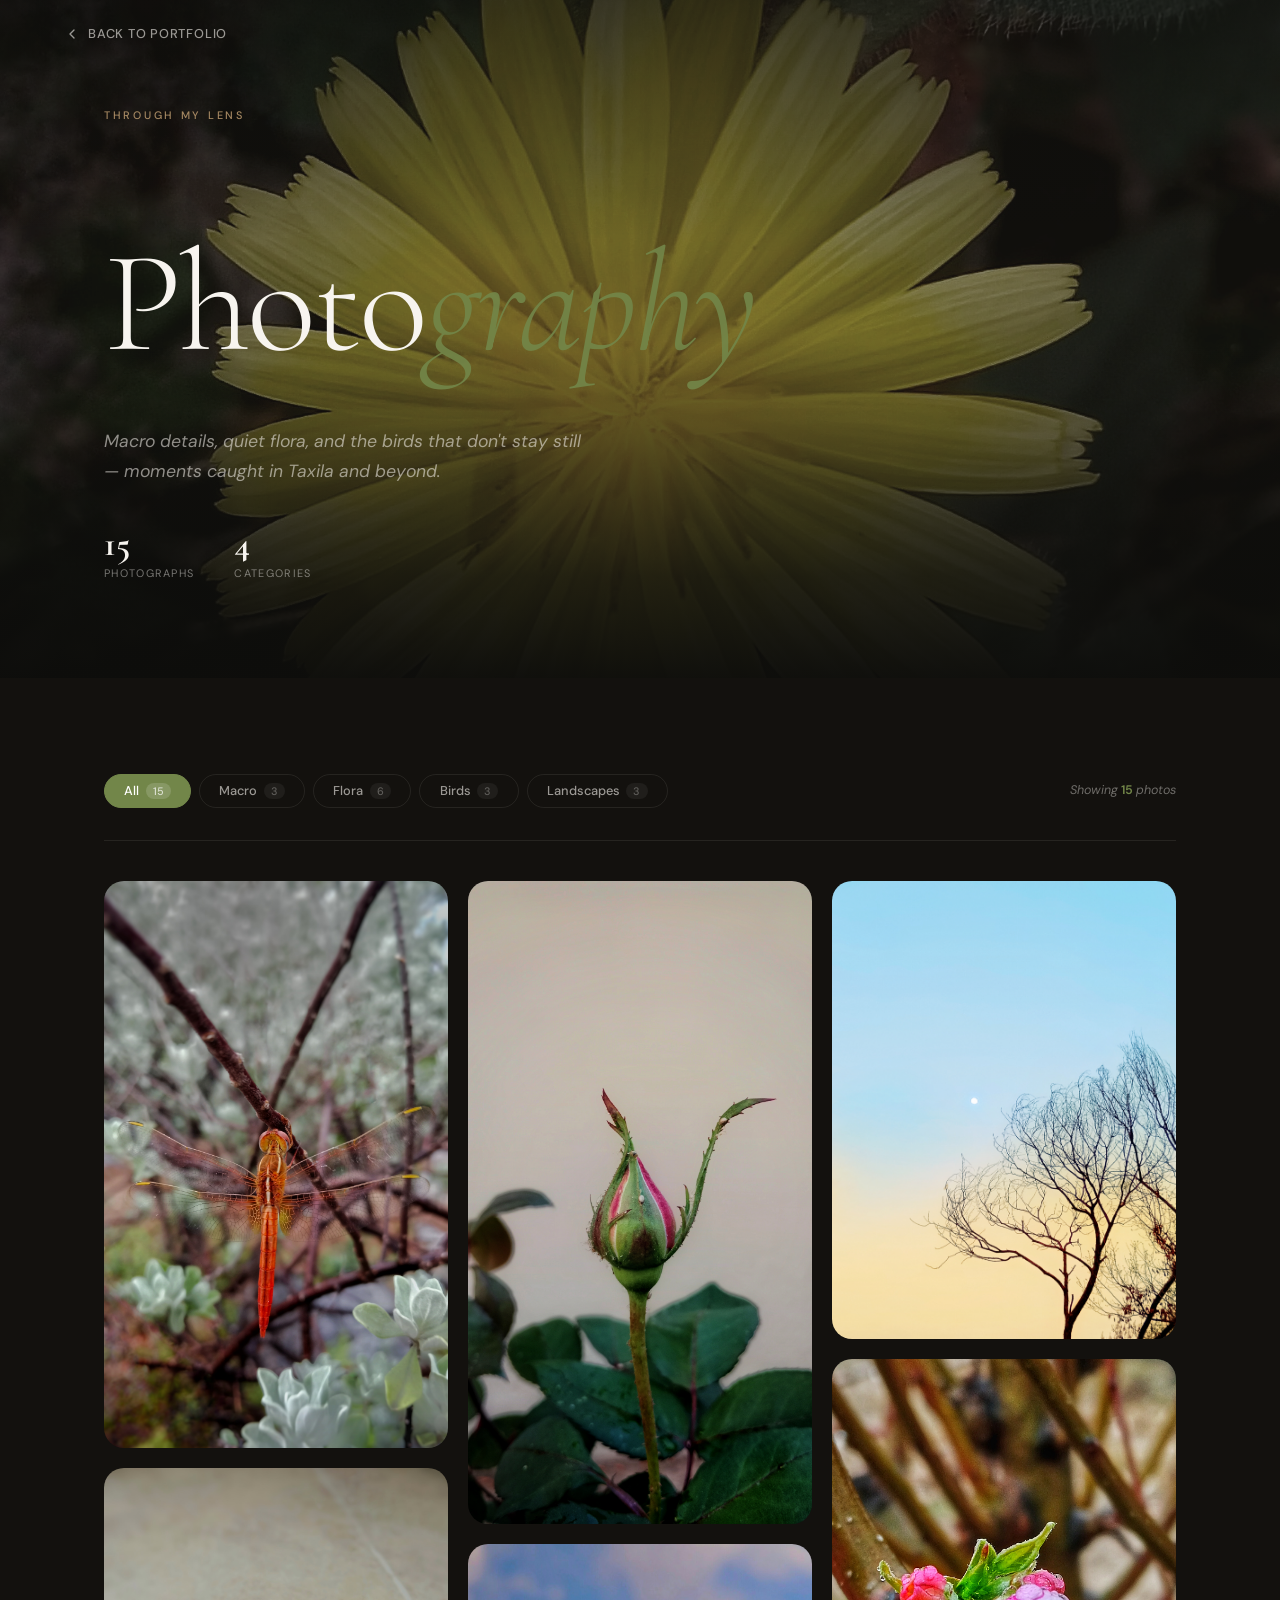
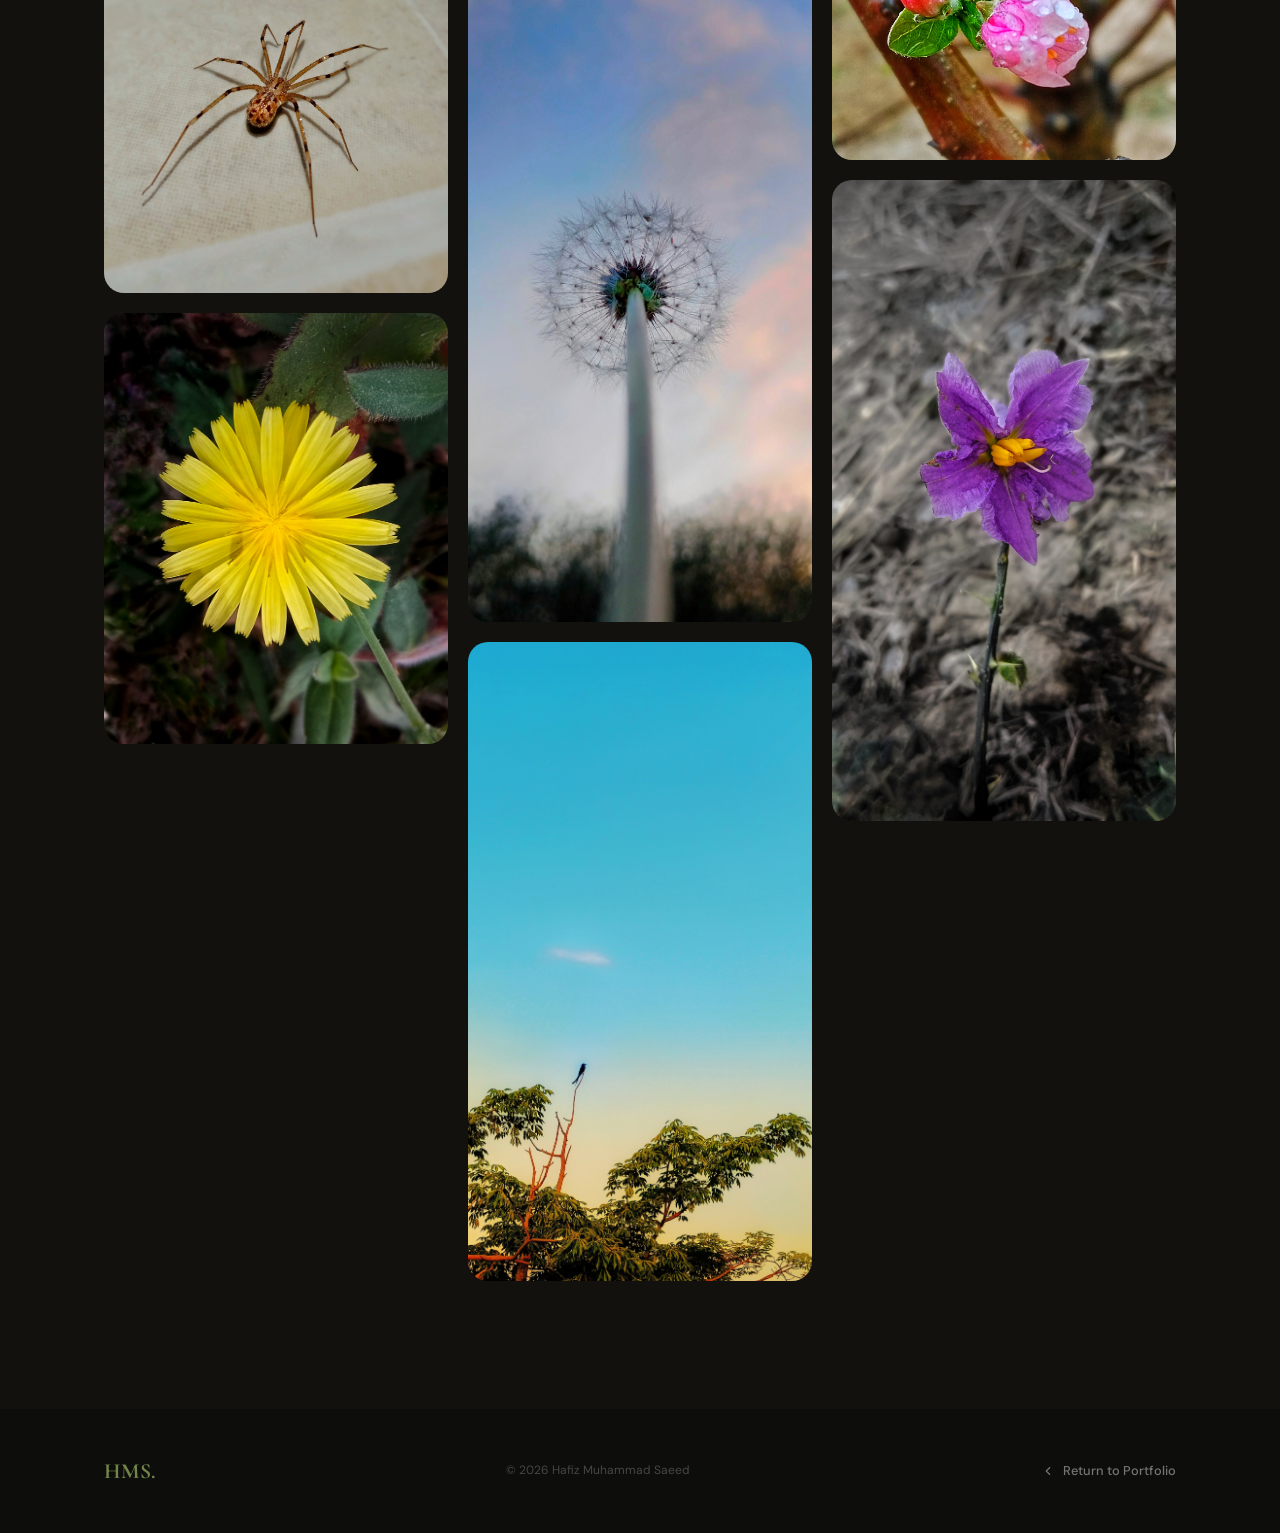
==== photography/index.html @ 9330eb0a "Photo page adj" ====
<!doctype html>
<html lang="en">
	<head>
		<meta charset="UTF-8" />
		<meta name="viewport" content="width=device-width, initial-scale=1.0" />
		<meta
			name="description"
			content="Photography by Hafiz Muhammad Saeed — Macro, Birds, Flora and beyond."
		/>
		<title>Photography | HMS</title>

		<link rel="preconnect" href="https://fonts.googleapis.com" />
		<link rel="preconnect" href="https://fonts.gstatic.com" crossorigin />
		<link
			href="https://fonts.googleapis.com/css2?family=Cormorant+Garamond:ital,wght@0,300;0,400;0,600;0,700;1,400;1,600&family=DM+Sans:ital,wght@0,300;0,400;0,500;0,600;1,400&display=swap"
			rel="stylesheet"
		/>

		<link rel="icon" href="../Assets/Icons/graduation-cap.svg" type="image/svg+xml" />

		<link rel="stylesheet" as="style" href="css/main.css" />

		<script type="module" src="js/main.js"></script>
	</head>

	<body>
		<!-- ── HERO ─────────────────────────────────────────────────── -->
		<section class="pg-hero">
			<div class="pg-hero-bg" id="heroBg"></div>

			<a href="../index.html" class="pg-back">
				<svg
					width="16"
					height="16"
					viewBox="0 0 24 24"
					fill="none"
					stroke="currentColor"
					stroke-width="2"
					stroke-linecap="round"
					stroke-linejoin="round"
				>
					<polyline points="15 18 9 12 15 6" />
				</svg>
				Back to Portfolio
			</a>

			<div class="pg-hero-content">
				<p class="pg-hero-eyebrow">Through My Lens</p>
				<h1 class="pg-hero-title">Photo<em>graphy</em></h1>
				<p class="pg-hero-sub">
					Macro details, quiet flora, and the birds that don't stay
					still — moments caught in Taxila and beyond.
				</p>
				<div class="pg-hero-stats">
					<div class="pg-stat">
						<span class="pg-stat-num" id="statTotal">0</span>
						<span class="pg-stat-label">Photographs</span>
					</div>
					<div class="pg-stat">
						<span class="pg-stat-num" id="statCats">0</span>
						<span class="pg-stat-label">Categories</span>
					</div>
				</div>
			</div>
		</section>

		<!-- ── GALLERY ───────────────────────────────────────────────── -->
		<section class="pg-body">
			<div class="pg-container">
				<!-- Filter bar -->
				<div class="pg-filter-bar">
					<div class="pg-filter-left">
						<span class="pg-filter-label">Filter by</span>
						<!-- buttons injected by JS -->
					</div>
					<div class="pg-view-count">
						Showing <span id="visibleCount">0</span> photos
					</div>
				</div>

				<!-- Grid -->
				<div class="pg-grid" id="pgGrid"></div>
				<div class="pg-empty" id="pgEmpty">
					<div class="pg-empty-icon">🔭</div>
					<h3 class="pg-empty-title">Waiting for the Light</h3>
					<p class="pg-empty-sub">This category hasn't been populated yet. Check back soon for new captures.</p>
				</div>
			</div>
		</section>

		<!-- ── LIGHTBOX ──────────────────────────────────────────────── -->
		<div
			class="pg-lightbox"
			id="pgLightbox"
			role="dialog"
			aria-modal="true"
			aria-label="Photo viewer"
		>
			<div class="pg-lb-inner">
				<div class="pg-lb-img-wrap" id="pgLbWrap">
					<img class="pg-lb-img" id="pgLbImg" src="" alt="" />
					<div class="pg-lb-caption" id="pgLbCaption">
						<div class="pg-lb-cat" id="pgLbCat"></div>
						<div class="pg-lb-title" id="pgLbTitle"></div>
						<div class="pg-lb-exif" id="pgLbExif"></div>
						<div class="pg-lb-desc" id="pgLbDesc"></div>
					</div>
				</div>
			</div>

			<button class="pg-lb-close" id="pgLbClose" aria-label="Close">
				✕
			</button>
			<button
				class="pg-lb-nav pg-lb-prev"
				id="pgLbPrev"
				aria-label="Previous"
			>
				<svg
					width="22"
					height="22"
					viewBox="0 0 24 24"
					fill="none"
					stroke="currentColor"
					stroke-width="2"
					stroke-linecap="round"
					stroke-linejoin="round"
				>
					<polyline points="15 18 9 12 15 6" />
				</svg>
			</button>
			<button
				class="pg-lb-nav pg-lb-next"
				id="pgLbNext"
				aria-label="Next"
			>
				<svg
					width="22"
					height="22"
					viewBox="0 0 24 24"
					fill="none"
					stroke="currentColor"
					stroke-width="2"
					stroke-linecap="round"
					stroke-linejoin="round"
				>
					<polyline points="9 18 15 12 9 6" />
				</svg>
			</button>
			<div class="pg-lb-counter" id="pgLbCounter"></div>
			<div class="pg-lb-hint">← → navigate &nbsp;·&nbsp; Esc close</div>
		</div>

		<!-- ── FOOTER ────────────────────────────────────────────────── -->
		<footer class="pg-footer">
			<div class="pg-footer-inner">
				<div class="pg-footer-logo">HMS.</div>
				<p class="pg-footer-copy">© 2026 Hafiz Muhammad Saeed</p>
				<a href="../index.html" class="pg-footer-back">
					<svg
						width="14"
						height="14"
						viewBox="0 0 24 24"
						fill="none"
						stroke="currentColor"
						stroke-width="2"
						stroke-linecap="round"
						stroke-linejoin="round"
					>
						<polyline points="15 18 9 12 15 6" />
					</svg>
					Return to Portfolio
				</a>
			</div>
		</footer>
	</body>
</html>
---- photography/css/main.css ----
/* ── PHOTOGRAPHY PAGE STYLES (MODULAR) ──────────────────── */

@import url('rules.css');

@import url('hero.css');

@import url('filters.css');
@import url('grid.css');
@import url('light-box.css');

@import url('states.css');

@import url('responsiveness.css');
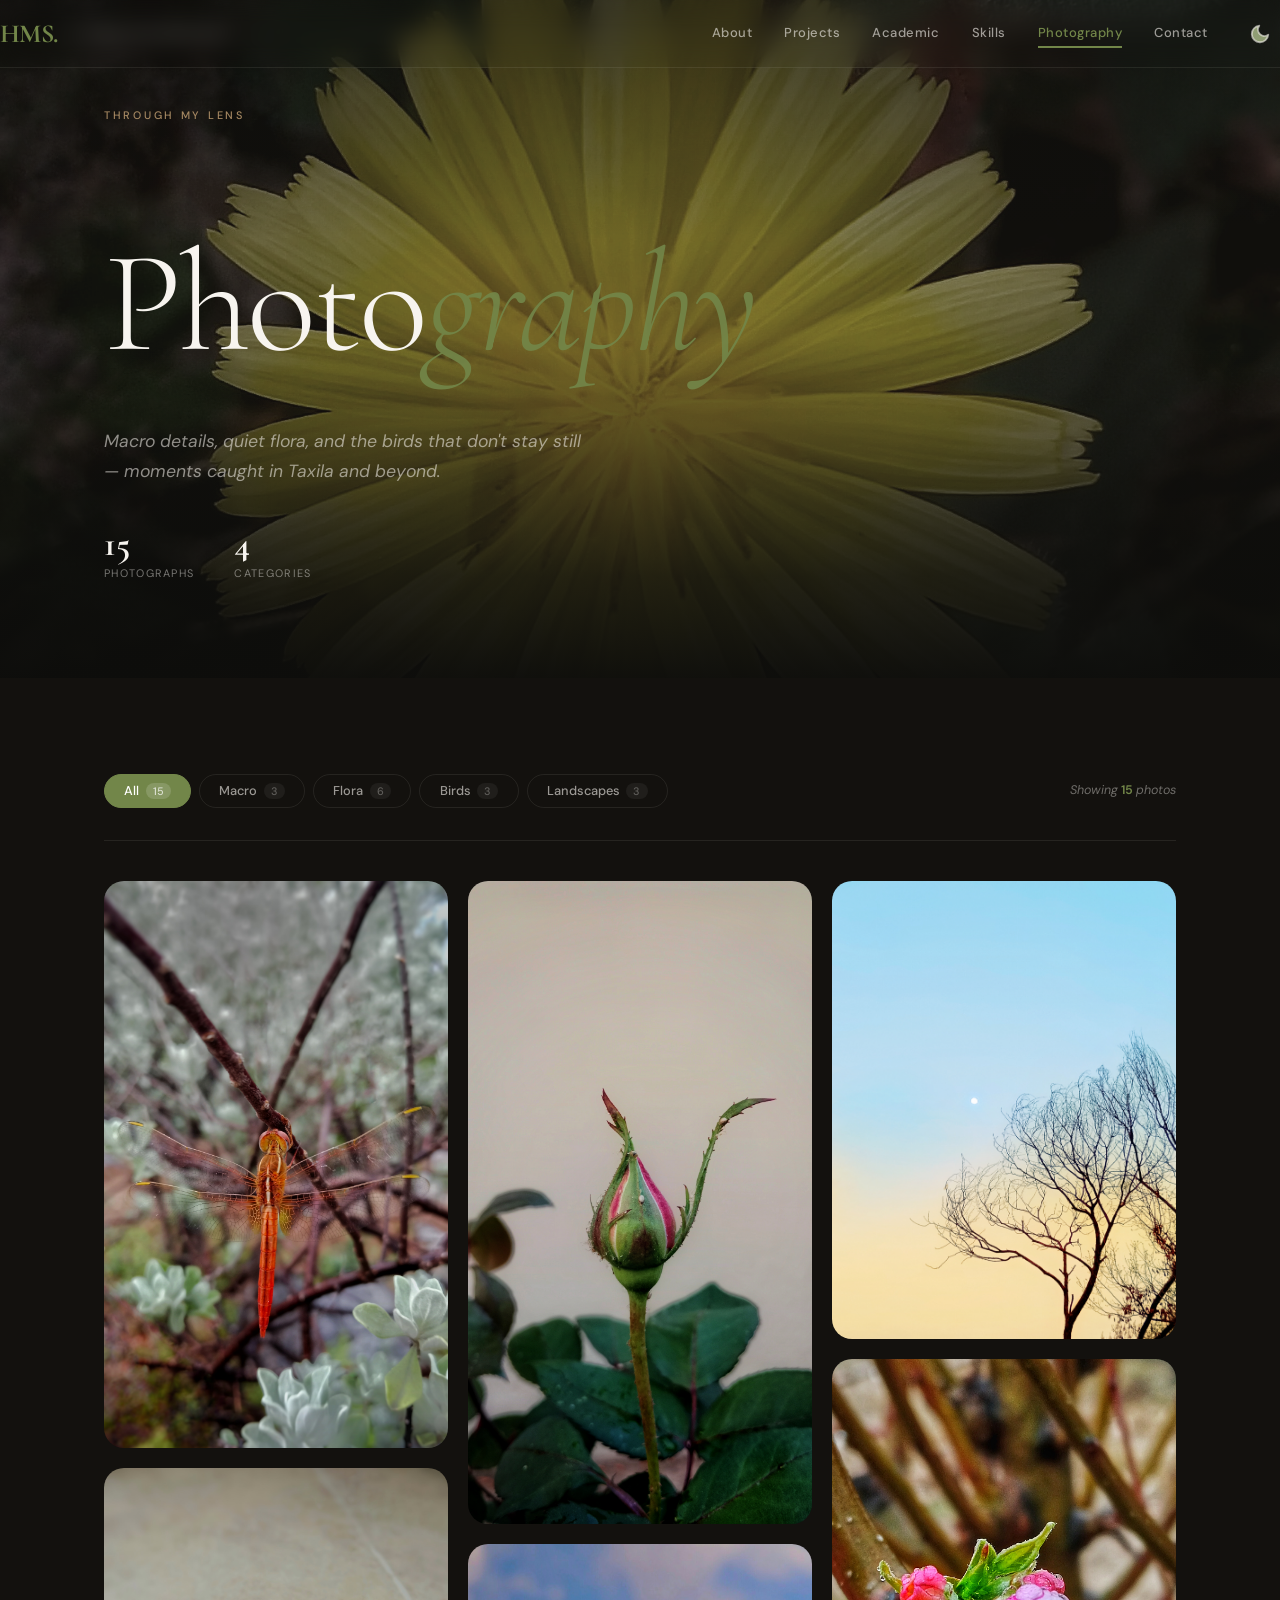
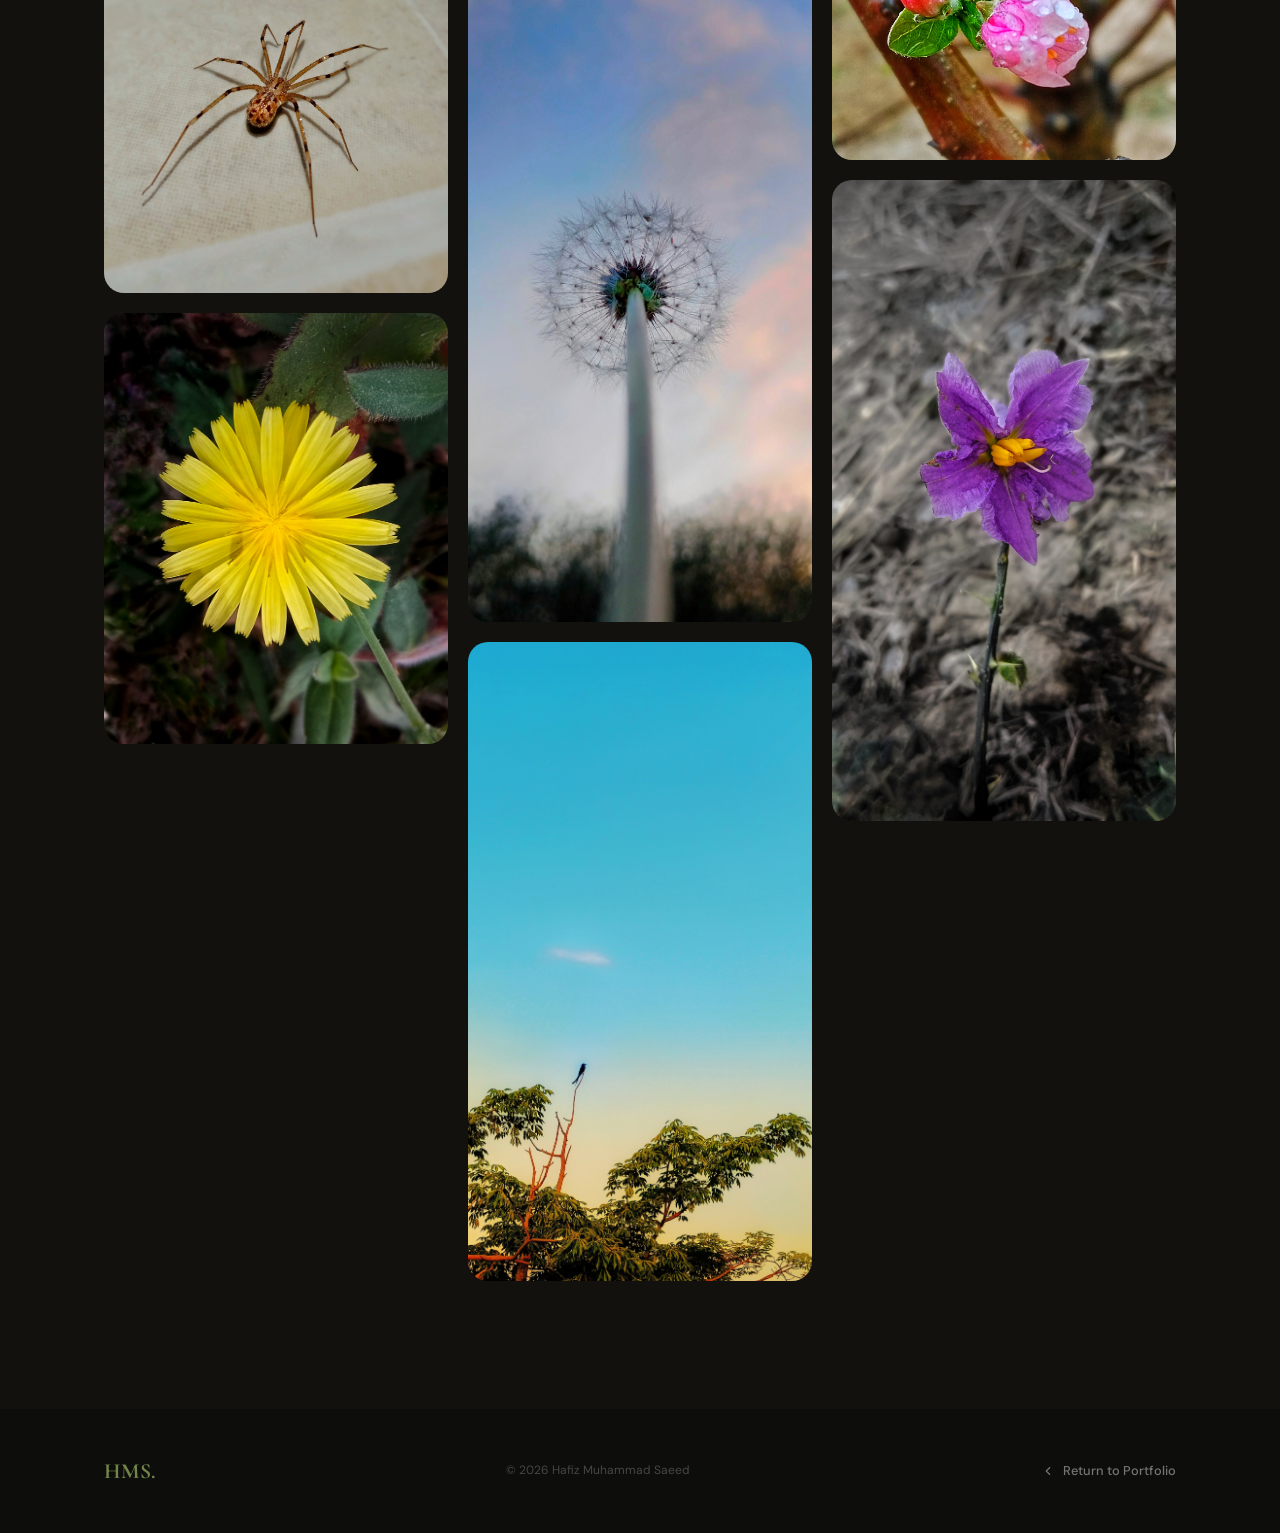
==== commit 9bb2baf6: "pages nav bar" ====
--- a/photography/index.html
+++ b/photography/index.html
@@ -19,11 +19,57 @@
 		<link rel="icon" href="../Assets/Icons/graduation-cap.svg" type="image/svg+xml" />
 
 		<link rel="stylesheet" as="style" href="css/main.css" />
+        <link rel="stylesheet" as="style" href="../home/css/nav-bar.css" />
 
 		<script type="module" src="js/main.js"></script>
+        <script type="module" src="../home/js/main.js"></script>
 	</head>
 
 	<body>
+    <!-- ── SVG Sprite ─────────────────────────────────────── -->
+    <svg xmlns="http://www.w3.org/2000/svg" style="display:none">
+        <symbol id="icon-moon" viewBox="0 0 24 24" fill="none" stroke="currentColor" stroke-width="2" stroke-linecap="round" stroke-linejoin="round">
+            <path fill="#c3d59cb3" d="M21 12.79A9 9 0 1 1 11.21 3 7 7 0 0 0 21 12.79z"/>
+        </symbol>
+    </svg>
+
+    <!-- ── NAVIGATION ──────────────────────────────────────────── -->
+    <nav>
+        <div class="container nav-inner">
+            <a href="../index.html" class="nav-logo">HMS.</a>
+
+            <div class="nav-links">
+                <a href="../index.html#about">About</a>
+                <a href="../index.html#projects">Projects</a>
+                <a href="../index.html#academic">Academic</a>
+                <a href="../index.html#skills">Skills</a>
+                <a href="../index.html#photography" class="active">Photography</a>
+                <a href="../index.html#contact">Contact</a>
+
+                <a class="theme-toggle" id="themeToggle">
+                    <svg class="icon" id="themeIcon"><use href="#icon-moon"/></svg>
+                </a>
+            </div>
+
+            <button class="nav-toggle" id="menuToggle" aria-label="Toggle menu">
+                <span></span><span></span><span></span>
+            </button>
+        </div>
+    </nav>
+
+    <!-- ── MOBILE MENU ──────────────────────────────────────────── -->
+    <div class="mobile-menu" id="mobileMenu">
+        <a href="../index.html#about" class="mobile-link">About</a>
+        <a href="../index.html#projects" class="mobile-link">Projects</a>
+        <a href="../index.html#academic" class="mobile-link">Academic</a>
+        <a href="../index.html#skills" class="mobile-link">Skills</a>
+        <a href="../index.html#photography" class="mobile-link active">Photography</a>
+        <a href="../index.html#contact" class="mobile-link">Contact</a>
+        <a class="mobile-link theme-toggle" id="themeToggleMobile">
+            Mode
+        </a>
+    </div>
+
 		<!-- ── HERO ─────────────────────────────────────────────────── -->
 		<section class="pg-hero">
 			<div class="pg-hero-bg" id="heroBg"></div>
--- a/home/css/nav-bar.css
+++ b/home/css/nav-bar.css
@@ -0,0 +1,145 @@
+/* ── NAV ──────────────────────────────────────────────────── */
+
+nav {
+	position: fixed;
+	top: 0;
+	left: 0;
+	width: 100%;
+	z-index: 100;
+	background: var(--nav-bg);
+	backdrop-filter: blur(12px);
+	border-bottom: 1px solid var(--ink-10);
+	height: 68px;
+}
+
+.nav-inner {
+	display: flex;
+	align-items: center;
+	justify-content: space-between;
+	height: 100%;
+}
+
+.nav-logo {
+	font-family: "Cormorant Garamond", serif;
+	font-size: var(--fs-700);
+	font-weight: 700;
+	color: var(--olive);
+	letter-spacing: -0.02em;
+}
+.nav-logo:hover {
+	color: rgb(96, 123, 41);
+}
+
+.nav-links {
+	display: flex;
+	gap: 2rem;
+	align-items: center;
+	cursor : pointer;
+}
+
+.nav-links a {
+	font-size: var(--fs-300);
+	font-weight: 500;
+	color: var(--ink-60);
+	letter-spacing: 0.04em;
+	transition: color 0.2s;
+	position: relative;
+}
+.nav-links a::after {
+	content: "";
+	position: absolute;
+	bottom: -4px;
+	left: 0;
+	width: 0;
+	height: 1.5px;
+	background: var(--olive);
+	transition: width 0.25s;
+}
+.nav-links a:hover {
+	color: var(--olive);
+}
+.nav-links a:hover::after,
+.nav-links a.active::after {
+	width: 100%;
+}
+.nav-links a.active {
+	color: var(--olive);
+}
+
+.nav-toggle {
+	display: none;
+	background: none;
+	border: none;
+	border-radius: 4px;
+	cursor: pointer;
+	color: var(--ink);
+	flex-direction: column;
+	gap: 5px;
+	padding: 6px;
+}
+.nav-toggle span {
+	display: block;
+	width: 24px;
+	height: 3.5px;
+	background: var(--ink);
+	border-radius: 99px;
+	transition:
+		transform 0.3s,
+		opacity 0.3s;
+}
+.nav-toggle span:hover {
+	background: var(--olive-lt);
+}
+
+.theme-toggle {
+	background: none;
+	border: none;
+	width: 40px;
+	height: 40px;
+	display: flex;
+	align-items: center;
+	justify-content: center;
+	color: var(--ink-60);
+	cursor: pointer;
+	transition: color 0.2s;
+}
+.theme-toggle:hover {
+	color: var(--olive);
+}
+.theme-toggle svg {
+	width: 22px;
+	height: 22px;
+}
+
+/* ── MOBILE MENU ──────────────────────────────────────────── */
+.mobile-menu {
+	display: none;
+	top: 72px;
+	left: 0;
+	position: fixed;
+	width: 100%;
+	align-items: center;
+	justify-content: center;
+	background: var(--warm-bg);
+	z-index: 99;
+	padding: 1.5rem clamp(1.25rem, 5vw, 4rem);
+	flex-direction: column;
+	gap: var(--fs-400);
+}
+.mobile-menu.open {
+	display: flex;
+}
+
+.mobile-link {
+	font-size: var(--fs-500);
+	font-weight: 500;
+	color: var(--ink-60);
+	padding: 0.011rem 0;
+	display: flex;
+	align-items: center;
+	gap: var(--fs-300);
+	transition: color 0.2s;
+}
+.mobile-link:hover {
+	color: var(--olive);
+}
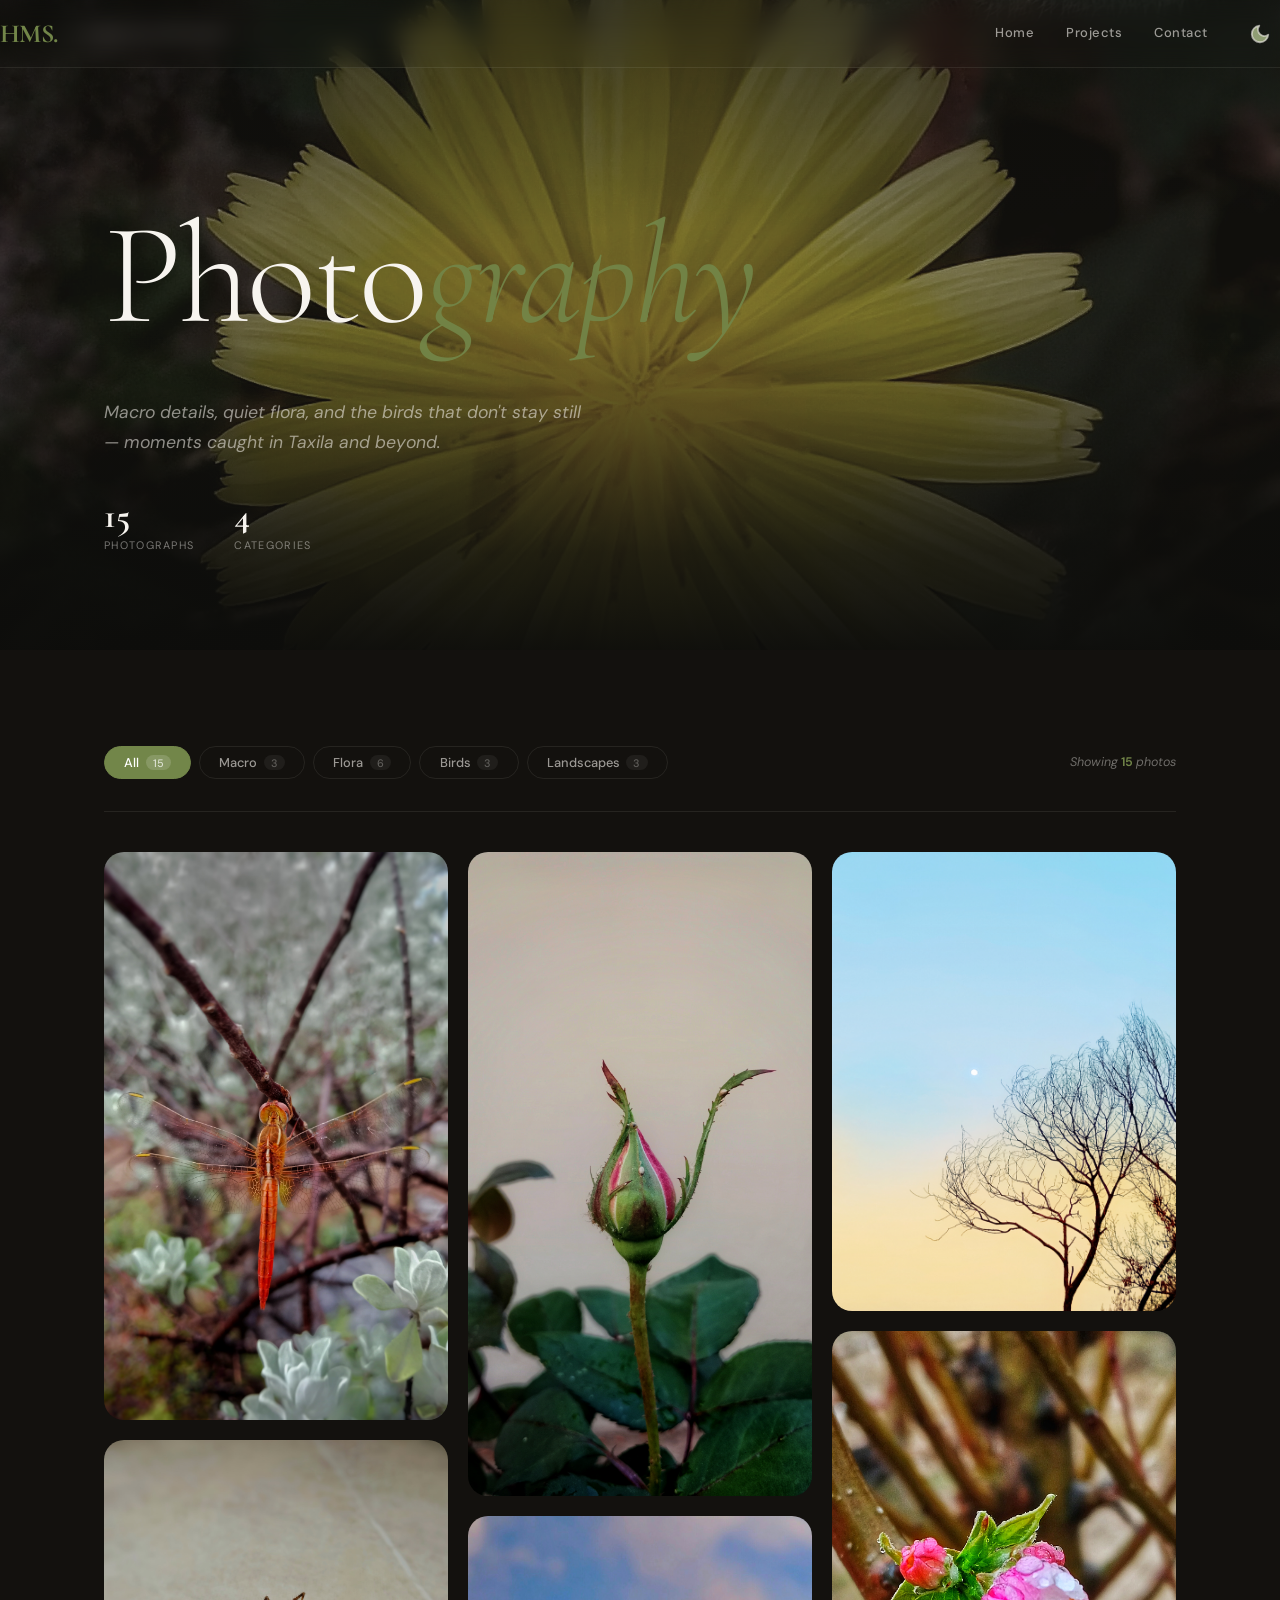
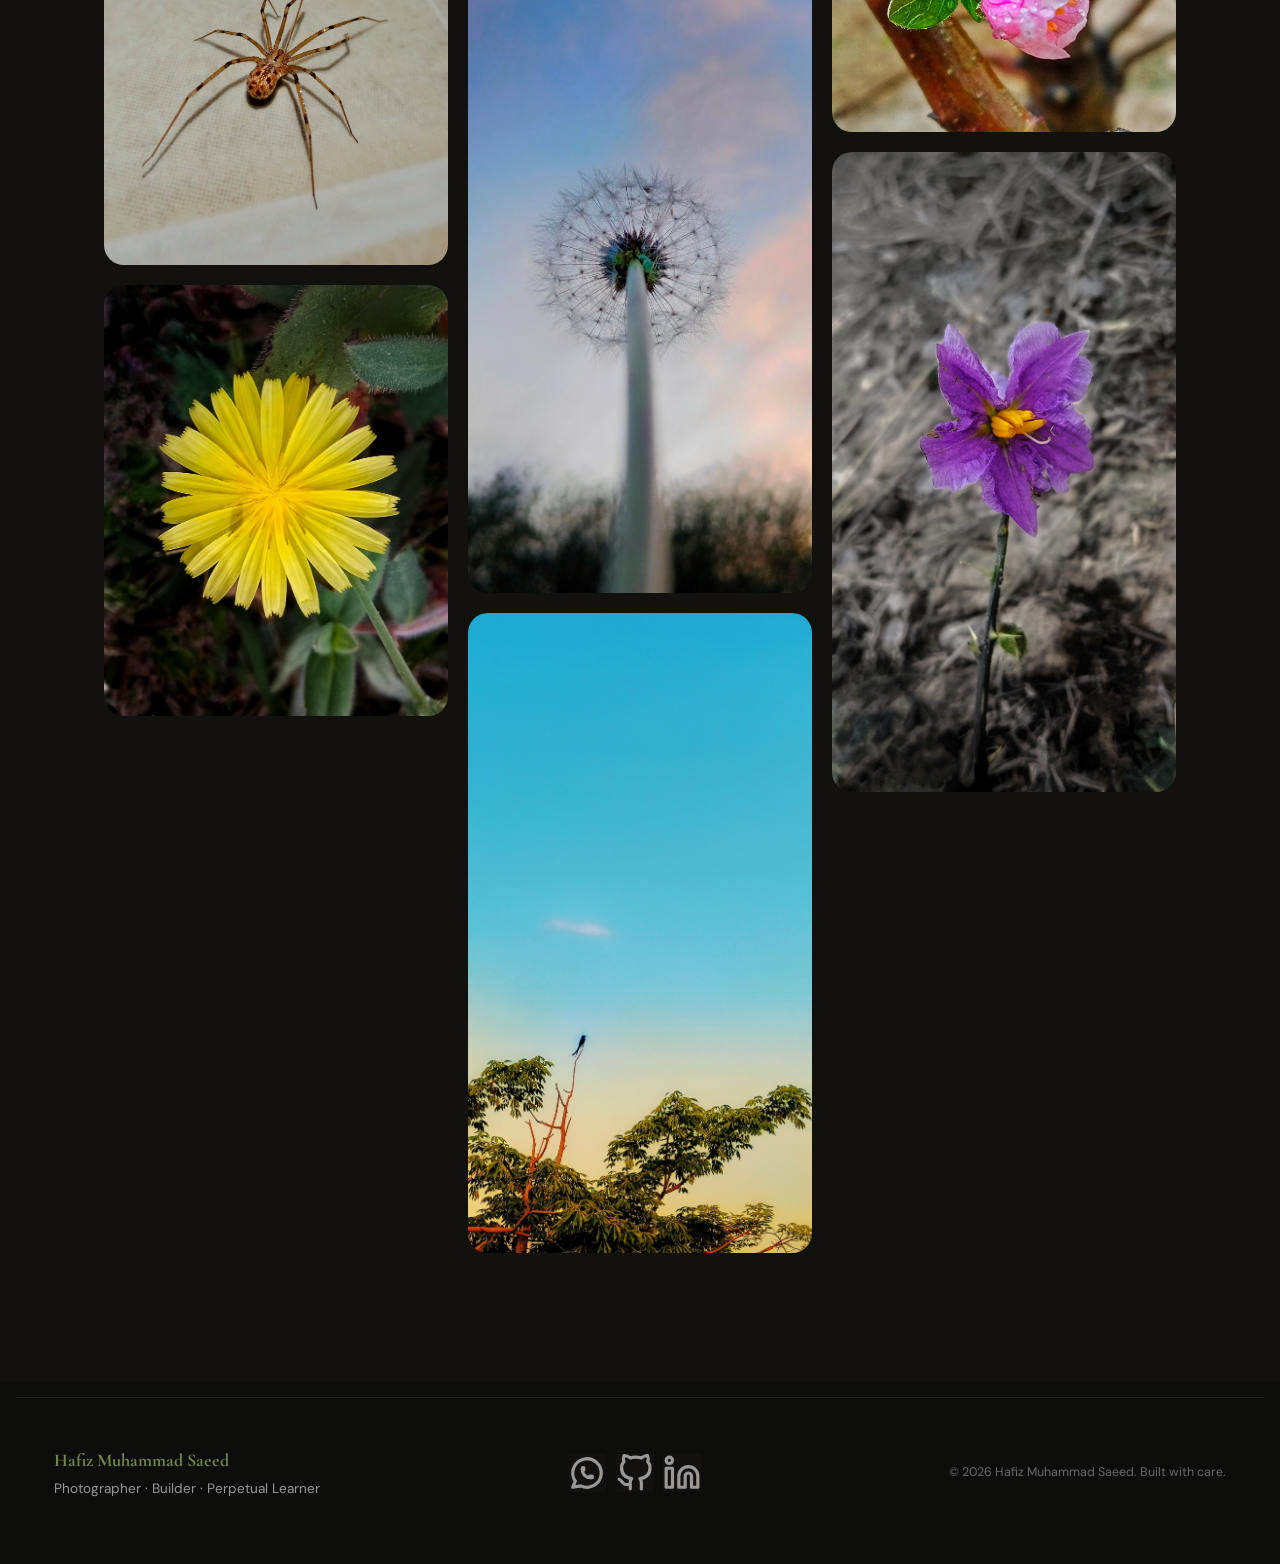
==== commit 28ca7a80: "Del Blog + Nav Bar" ====
--- a/photography/index.html
+++ b/photography/index.html
@@ -16,59 +16,136 @@
 			rel="stylesheet"
 		/>
 
-		<link rel="icon" href="../Assets/Icons/graduation-cap.svg" type="image/svg+xml" />
+		<link
+			rel="icon"
+			href="../Assets/Icons/graduation-cap.svg"
+			type="image/svg+xml"
+		/>
 
 		<link rel="stylesheet" as="style" href="css/main.css" />
-        <link rel="stylesheet" as="style" href="../home/css/nav-bar.css" />
+		<link rel="stylesheet" as="style" href="../home/css/nav-bar.css" />
+		<link rel="stylesheet" as="style" href="../home/css/footer.css" />
 
 		<script type="module" src="js/main.js"></script>
-        <script type="module" src="../home/js/main.js"></script>
+		<script type="module" src="../home/js/main.js"></script>
 	</head>
 
 	<body>
-    <!-- ── SVG Sprite ─────────────────────────────────────── -->
-    <svg xmlns="http://www.w3.org/2000/svg" style="display:none">
-        <symbol id="icon-moon" viewBox="0 0 24 24" fill="none" stroke="currentColor" stroke-width="2" stroke-linecap="round" stroke-linejoin="round">
-            <path fill="#c3d59cb3" d="M21 12.79A9 9 0 1 1 11.21 3 7 7 0 0 0 21 12.79z"/>
-        </symbol>
-    </svg>
-
-    <!-- ── NAVIGATION ──────────────────────────────────────────── -->
-    <nav>
-        <div class="container nav-inner">
-            <a href="../index.html" class="nav-logo">HMS.</a>
-
-            <div class="nav-links">
-                <a href="../index.html#about">About</a>
-                <a href="../index.html#projects">Projects</a>
-                <a href="../index.html#academic">Academic</a>
-                <a href="../index.html#skills">Skills</a>
-                <a href="../index.html#photography" class="active">Photography</a>
-                <a href="../index.html#contact">Contact</a>
-
-                <a class="theme-toggle" id="themeToggle">
-                    <svg class="icon" id="themeIcon"><use href="#icon-moon"/></svg>
-                </a>
-            </div>
-
-            <button class="nav-toggle" id="menuToggle" aria-label="Toggle menu">
-                <span></span><span></span><span></span>
-            </button>
-        </div>
-    </nav>
-
-    <!-- ── MOBILE MENU ──────────────────────────────────────────── -->
-    <div class="mobile-menu" id="mobileMenu">
-        <a href="../index.html#about" class="mobile-link">About</a>
-        <a href="../index.html#projects" class="mobile-link">Projects</a>
-        <a href="../index.html#academic" class="mobile-link">Academic</a>
-        <a href="../index.html#skills" class="mobile-link">Skills</a>
-        <a href="../index.html#photography" class="mobile-link active">Photography</a>
-        <a href="../index.html#contact" class="mobile-link">Contact</a>
-        <a class="mobile-link theme-toggle" id="themeToggleMobile">
-            Mode
-        </a>
-    </div>
+
+		<!-- ── SVG Sprite ─────────────────────────────────────── -->
+		<svg xmlns="http://www.w3.org/2000/svg" style="display: none">
+			<symbol
+				id="icon-github"
+				viewBox="0 0 24 24"
+				fill="none"
+				stroke="currentColor"
+				stroke-width="2"
+				stroke-linecap="round"
+				stroke-linejoin="round"
+			>
+				<path
+					d="M9 19c-5 1.5-5-2.5-7-3m14 6v-3.87a3.37 3.37 0 0 0-.94-2.61c3.14-.35 6.44-1.54 6.44-7A5.44 5.44 0 0 0 20 4.77 5.07 5.07 0 0 0 19.91 1S18.73.65 16 2.48a13.38 13.38 0 0 0-7 0C6.27.65 5.09 1 5.09 1A5.07 5.07 0 0 0 5 4.77a5.44 5.44 0 0 0-1.5 3.78c0 5.42 3.3 6.61 6.44 7A3.37 3.37 0 0 0 9 18.13V22"
+				/>
+			</symbol>
+
+			<symbol
+				id="icon-linkedin"
+				viewBox="0 0 24 24"
+				fill="none"
+				stroke="currentColor"
+				stroke-width="2"
+				stroke-linecap="round"
+				stroke-linejoin="round"
+			>
+				<path
+					d="M16 8a6 6 0 0 1 6 6v7h-4v-7a2 2 0 0 0-2-2 2 2 0 0 0-2 2v7h-4v-7a6 6 0 0 1 6-6z"
+				/>
+				<rect x="2" y="9" width="4" height="12" />
+				<circle cx="4" cy="4" r="2" />
+			</symbol>
+
+			<symbol
+				id="icon-instagram"
+				viewBox="0 0 24 24"
+				fill="none"
+				stroke="currentColor"
+				stroke-width="2"
+				stroke-linecap="round"
+				stroke-linejoin="round"
+			>
+				<rect x="2" y="2" width="20" height="20" rx="5" ry="5" />
+				<path d="M16 11.37A4 4 0 1 1 12.63 8 4 4 0 0 1 16 11.37z" />
+				<line x1="17.5" y1="6.5" x2="17.51" y2="6.5" />
+			</symbol>
+
+			<symbol
+				id="icon-whatsapp"
+				viewBox="0 0 24 24"
+				fill="none"
+				stroke="currentColor"
+				stroke-width="2"
+				stroke-linecap="round"
+				stroke-linejoin="round"
+			>
+				<path stroke="none" d="M0 0h24v24H0z" fill="none" />
+				<path d="M3 21l1.65 -3.8a9 9 0 1 1 3.4 2.9l-5.05 .9" />
+				<path
+					d="M9 10a.5 .5 0 0 0 1 0v-1a.5 .5 0 0 0 -1 0v1a5 5 0 0 0 5 5h1a.5 .5 0 0 0 0 -1h-1a.5 .5 0 0 0 0 1"
+				/>
+			</symbol>
+
+			<symbol
+				id="icon-moon"
+				viewBox="0 0 24 24"
+				fill="none"
+				stroke="currentColor"
+				stroke-width="2"
+				stroke-linecap="round"
+				stroke-linejoin="round"
+			>
+				<path
+					fill="#c3d59cb3"
+					d="M21 12.79A9 9 0 1 1 11.21 3 7 7 0 0 0 21 12.79z"
+				/>
+			</symbol>
+		</svg>
+
+		<!-- ── NAVIGATION ──────────────────────────────────────────── -->
+		<nav>
+			<div class="container nav-inner">
+				<a href="../index.html" class="nav-logo">HMS.</a>
+
+				<div class="nav-links">
+					<a href="../index.html">Home</a>
+					<a href="../projects/index.html">Projects</a>
+					<a href="../index.html#contact">Contact</a>
+
+					<a class="theme-toggle" id="themeToggle">
+						<svg class="icon" id="themeIcon">
+							<use href="#icon-moon" />
+						</svg>
+					</a>
+				</div>
+
+				<button
+					class="nav-toggle"
+					id="menuToggle"
+					aria-label="Toggle menu"
+				>
+					<span></span><span></span><span></span>
+				</button>
+			</div>
+		</nav>
+
+		<!-- ── MOBILE MENU ──────────────────────────────────────────── -->
+		<div class="mobile-menu" id="mobileMenu">
+			<a href="../index.html" class="mobile-link">Home</a>
+			<a href="../projects/index.html" class="mobile-link">Projects</a>
+			<a href="../index.html#contact" class="mobile-link">Contact</a>
+			<a class="mobile-link theme-toggle" id="themeToggleMobile">
+				Theme
+			</a>
+		</div>
 
 		<!-- ── HERO ─────────────────────────────────────────────────── -->
 		<section class="pg-hero">
@@ -91,7 +168,6 @@
 			</a>
 
 			<div class="pg-hero-content">
-				<p class="pg-hero-eyebrow">Through My Lens</p>
 				<h1 class="pg-hero-title">Photo<em>graphy</em></h1>
 				<p class="pg-hero-sub">
 					Macro details, quiet flora, and the birds that don't stay
@@ -129,7 +205,10 @@
 				<div class="pg-empty" id="pgEmpty">
 					<div class="pg-empty-icon">🔭</div>
 					<h3 class="pg-empty-title">Waiting for the Light</h3>
-					<p class="pg-empty-sub">This category hasn't been populated yet. Check back soon for new captures.</p>
+					<p class="pg-empty-sub">
+						This category hasn't been populated yet. Check back soon
+						for new captures.
+					</p>
 				</div>
 			</div>
 		</section>
@@ -197,26 +276,53 @@
 			<div class="pg-lb-hint">← → navigate &nbsp;·&nbsp; Esc close</div>
 		</div>
 
-		<!-- ── FOOTER ────────────────────────────────────────────────── -->
-		<footer class="pg-footer">
-			<div class="pg-footer-inner">
-				<div class="pg-footer-logo">HMS.</div>
-				<p class="pg-footer-copy">© 2026 Hafiz Muhammad Saeed</p>
-				<a href="../index.html" class="pg-footer-back">
-					<svg
-						width="14"
-						height="14"
-						viewBox="0 0 24 24"
-						fill="none"
-						stroke="currentColor"
-						stroke-width="2"
-						stroke-linecap="round"
-						stroke-linejoin="round"
-					>
-						<polyline points="15 18 9 12 15 6" />
-					</svg>
-					Return to Portfolio
-				</a>
+		<footer>
+			<div class="container">
+				<div class="footer-inner">
+					<div>
+						<div class="footer-name">Hafiz Muhammad Saeed</div>
+						<div class="footer-tagline">
+							Photographer · Builder · Perpetual Learner
+						</div>
+					</div>
+
+					<div class="footer-socials">
+						<a
+							href="https://wa.me/923219798860?text=Hi%20Saeed%2C%20I%20saw%20your%20portfolio!"
+							class="social-btn"
+							aria-label="Whatsapp"
+							target="_blank"
+							rel="noopener noreferrer"
+						>
+							<svg class="icon">
+								<use href="#icon-whatsapp" />
+							</svg>
+						</a>
+
+						<a
+							href="https://github.com/HMSaeed101"
+							aria-label="GitHub"
+							target="_blank"
+							rel="noopener noreferrer"
+						>
+							<svg class="icon"><use href="#icon-github" /></svg>
+						</a>
+
+						<a
+							href="https://www.linkedin.com/in/hmsaeed"
+							aria-label="LinkedIn"
+							target="_blank"
+							rel="noopener noreferrer"
+						>
+							<svg class="icon">
+								<use href="#icon-linkedin" />
+							</svg>
+						</a>
+					</div>
+					<p class="footer-copy">
+						© 2026 Hafiz Muhammad Saeed. Built with care.
+					</p>
+				</div>
 			</div>
 		</footer>
 	</body>
--- a/home/css/footer.css
+++ b/home/css/footer.css
@@ -0,0 +1,156 @@
+/* ── FOOTER ───────────────────────────────────────────────── */
+
+footer {
+	background: var(--white);
+	border-top: 1px solid var(--ink-10);
+	margin: clamp(1rem, 1vw, 2rem);
+	padding: 3rem clamp(2rem, 3vw, 6rem);
+	border-radius: var(--radiussm);
+}
+
+.footer-inner {
+	display: flex;
+	align-items: center;
+	justify-content: space-between;
+	flex-wrap: wrap;
+	gap: var(--fs-700);
+}
+
+.footer-name {
+	font-family: "Cormorant Garamond", serif;
+	font-size: var(--fs-500);
+	font-weight: 700;
+	color: var(--olive);
+}
+.footer-tagline {
+	font-size: 0.85rem;
+	color: var(--ink-60);
+	margin-top: 0.2rem;
+}
+.footer-copy {
+	font-size: 0.78rem;
+	color: var(--ink-40);
+  cursor : default;
+}
+
+.footer-socials {
+	display: flex;
+	gap: 0.6rem;
+}
+
+.footer-socials a {
+	width: 38px;
+	height: 38px;
+	border-radius: var(--radiussm);
+	background: var(--warm-bg);
+	display: flex;
+	align-items: center;
+	justify-content: center;
+	color: var(--ink-60);
+	transition:
+		background 0.2s,
+		color 0.2s;
+}
+
+.footer-socials a:hover {
+	background: var(--olive);
+	color: #fff;
+}
+
+/* ── LIGHTBOX ─────────────────────────────────────────────── */
+
+.lightbox {
+	display: none;
+	position: fixed;
+	inset: 0;
+	z-index: 200;
+	background: rgba(0, 0, 0, 0.88);
+	backdrop-filter: blur(10px);
+	align-items: center;
+	justify-content: center;
+}
+.lightbox.open {
+	display: flex;
+}
+
+.lightbox img {
+	max-width: 88vw;
+	max-height: 85vh;
+	border-radius: var(--radiusmd);
+	box-shadow: 0 32px 80px rgba(0, 0, 0, 0.5);
+	transition: opacity 0.15s;
+}
+.lightbox img.switching {
+	opacity: 0;
+}
+
+.lightbox-close {
+	position: absolute;
+	top: 1.5rem;
+	right: 1.5rem;
+	width: 44px;
+	height: 44px;
+	border-radius: 50%;
+	background: rgba(255, 255, 255, 0.15);
+	color: #fff;
+	border: none;
+	font-size: var(--fs-500);
+	cursor: pointer;
+	display: flex;
+	align-items: center;
+	justify-content: center;
+	transition: background 0.2s;
+	z-index: 2;
+}
+.lightbox-close:hover {
+	background: rgba(255, 255, 255, 0.3);
+}
+
+.lightbox-nav {
+	position: absolute;
+	top: 50%;
+	transform: translateY(-50%);
+	width: 48px;
+	height: 48px;
+	border-radius: 50%;
+	background: rgba(255, 255, 255, 0.15);
+	color: #fff;
+	border: none;
+	cursor: pointer;
+	display: flex;
+	align-items: center;
+	justify-content: center;
+	transition:
+		background 0.2s,
+		transform 0.2s;
+	z-index: 2;
+}
+.lightbox-nav:hover {
+	background: rgba(255, 255, 255, 0.3);
+}
+.lightbox-prev {
+	left: 1.5rem;
+}
+.lightbox-prev:hover {
+	transform: translateY(-50%) translateX(-2px);
+}
+.lightbox-next {
+	right: 1.5rem;
+}
+.lightbox-next:hover {
+	transform: translateY(-50%) translateX(2px);
+}
+
+.lightbox-counter {
+	position: absolute;
+	bottom: 1.5rem;
+	left: 50%;
+	transform: translateX(-50%);
+	color: rgba(255, 255, 255, 0.7);
+	font-size: var(--fs-300);
+	letter-spacing: 0.08em;
+	background: rgba(0, 0, 0, 0.3);
+	padding: 0.3rem 0.9rem;
+	border-radius: 99px;
+	backdrop-filter: blur(4px);
+}
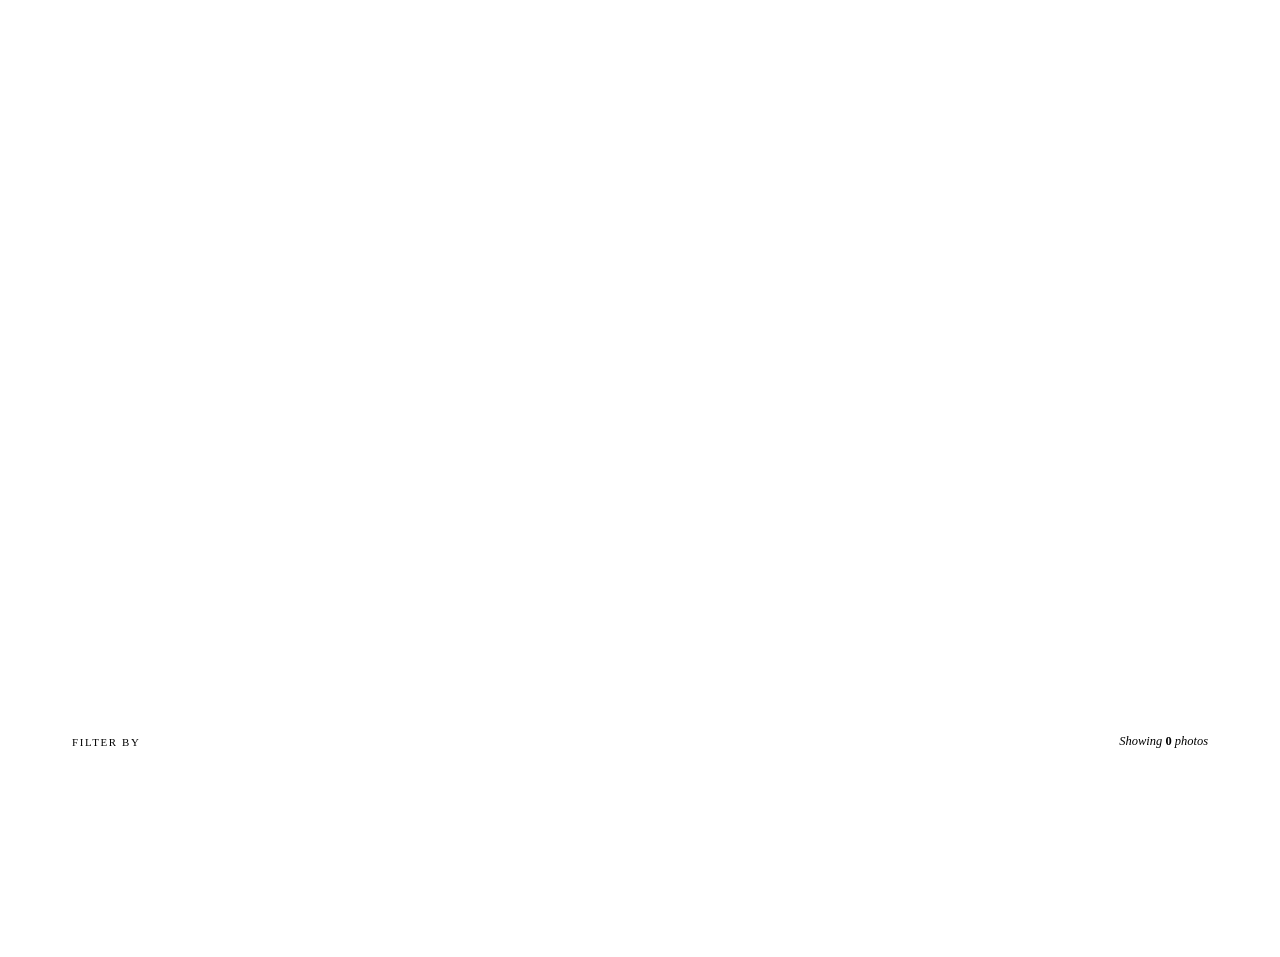
==== commit 0c0b51ee: "Lightbox + Back Top Btn" ====
--- a/photography/index.html
+++ b/photography/index.html
@@ -22,131 +22,11 @@
 			type="image/svg+xml"
 		/>
 
-		<link rel="stylesheet" as="style" href="css/main.css" />
-		<link rel="stylesheet" as="style" href="../home/css/nav-bar.css" />
-		<link rel="stylesheet" as="style" href="../home/css/footer.css" />
-
-		<script type="module" src="js/main.js"></script>
-		<script type="module" src="../home/js/main.js"></script>
+		<link rel="stylesheet" as="style" href="../src/css/main.css" />
+		<script type="module" src="../src/js/photography.js"></script>
 	</head>
 
 	<body>
-
-		<!-- ── SVG Sprite ─────────────────────────────────────── -->
-		<svg xmlns="http://www.w3.org/2000/svg" style="display: none">
-			<symbol
-				id="icon-github"
-				viewBox="0 0 24 24"
-				fill="none"
-				stroke="currentColor"
-				stroke-width="2"
-				stroke-linecap="round"
-				stroke-linejoin="round"
-			>
-				<path
-					d="M9 19c-5 1.5-5-2.5-7-3m14 6v-3.87a3.37 3.37 0 0 0-.94-2.61c3.14-.35 6.44-1.54 6.44-7A5.44 5.44 0 0 0 20 4.77 5.07 5.07 0 0 0 19.91 1S18.73.65 16 2.48a13.38 13.38 0 0 0-7 0C6.27.65 5.09 1 5.09 1A5.07 5.07 0 0 0 5 4.77a5.44 5.44 0 0 0-1.5 3.78c0 5.42 3.3 6.61 6.44 7A3.37 3.37 0 0 0 9 18.13V22"
-				/>
-			</symbol>
-
-			<symbol
-				id="icon-linkedin"
-				viewBox="0 0 24 24"
-				fill="none"
-				stroke="currentColor"
-				stroke-width="2"
-				stroke-linecap="round"
-				stroke-linejoin="round"
-			>
-				<path
-					d="M16 8a6 6 0 0 1 6 6v7h-4v-7a2 2 0 0 0-2-2 2 2 0 0 0-2 2v7h-4v-7a6 6 0 0 1 6-6z"
-				/>
-				<rect x="2" y="9" width="4" height="12" />
-				<circle cx="4" cy="4" r="2" />
-			</symbol>
-
-			<symbol
-				id="icon-instagram"
-				viewBox="0 0 24 24"
-				fill="none"
-				stroke="currentColor"
-				stroke-width="2"
-				stroke-linecap="round"
-				stroke-linejoin="round"
-			>
-				<rect x="2" y="2" width="20" height="20" rx="5" ry="5" />
-				<path d="M16 11.37A4 4 0 1 1 12.63 8 4 4 0 0 1 16 11.37z" />
-				<line x1="17.5" y1="6.5" x2="17.51" y2="6.5" />
-			</symbol>
-
-			<symbol
-				id="icon-whatsapp"
-				viewBox="0 0 24 24"
-				fill="none"
-				stroke="currentColor"
-				stroke-width="2"
-				stroke-linecap="round"
-				stroke-linejoin="round"
-			>
-				<path stroke="none" d="M0 0h24v24H0z" fill="none" />
-				<path d="M3 21l1.65 -3.8a9 9 0 1 1 3.4 2.9l-5.05 .9" />
-				<path
-					d="M9 10a.5 .5 0 0 0 1 0v-1a.5 .5 0 0 0 -1 0v1a5 5 0 0 0 5 5h1a.5 .5 0 0 0 0 -1h-1a.5 .5 0 0 0 0 1"
-				/>
-			</symbol>
-
-			<symbol
-				id="icon-moon"
-				viewBox="0 0 24 24"
-				fill="none"
-				stroke="currentColor"
-				stroke-width="2"
-				stroke-linecap="round"
-				stroke-linejoin="round"
-			>
-				<path
-					fill="#c3d59cb3"
-					d="M21 12.79A9 9 0 1 1 11.21 3 7 7 0 0 0 21 12.79z"
-				/>
-			</symbol>
-		</svg>
-
-		<!-- ── NAVIGATION ──────────────────────────────────────────── -->
-		<nav>
-			<div class="container nav-inner">
-				<a href="../index.html" class="nav-logo">HMS.</a>
-
-				<div class="nav-links">
-					<a href="../index.html">Home</a>
-					<a href="../projects/index.html">Projects</a>
-					<a href="../index.html#contact">Contact</a>
-
-					<a class="theme-toggle" id="themeToggle">
-						<svg class="icon" id="themeIcon">
-							<use href="#icon-moon" />
-						</svg>
-					</a>
-				</div>
-
-				<button
-					class="nav-toggle"
-					id="menuToggle"
-					aria-label="Toggle menu"
-				>
-					<span></span><span></span><span></span>
-				</button>
-			</div>
-		</nav>
-
-		<!-- ── MOBILE MENU ──────────────────────────────────────────── -->
-		<div class="mobile-menu" id="mobileMenu">
-			<a href="../index.html" class="mobile-link">Home</a>
-			<a href="../projects/index.html" class="mobile-link">Projects</a>
-			<a href="../index.html#contact" class="mobile-link">Contact</a>
-			<a class="mobile-link theme-toggle" id="themeToggleMobile">
-				Theme
-			</a>
-		</div>
-
 		<!-- ── HERO ─────────────────────────────────────────────────── -->
 		<section class="pg-hero">
 			<div class="pg-hero-bg" id="heroBg"></div>
@@ -216,29 +96,29 @@
 		<!-- ── LIGHTBOX ──────────────────────────────────────────────── -->
 		<div
 			class="pg-lightbox"
-			id="pgLightbox"
+			id="lightbox"
 			role="dialog"
 			aria-modal="true"
 			aria-label="Photo viewer"
 		>
+			<!-- Loading Spinner -->
+			<div class="pg-lb-loader" id="lightboxLoader"></div>
+
 			<div class="pg-lb-inner">
-				<div class="pg-lb-img-wrap" id="pgLbWrap">
-					<img class="pg-lb-img" id="pgLbImg" src="" alt="" />
-					<div class="pg-lb-caption" id="pgLbCaption">
-						<div class="pg-lb-cat" id="pgLbCat"></div>
-						<div class="pg-lb-title" id="pgLbTitle"></div>
-						<div class="pg-lb-exif" id="pgLbExif"></div>
-						<div class="pg-lb-desc" id="pgLbDesc"></div>
-					</div>
-				</div>
+				<figure class="pg-lb-img-wrap" id="pgLbWrap">
+					<img class="pg-lb-img" id="lightboxImg" src="" alt="" />
+					<figcaption class="pg-lb-caption" id="pgLbCaption">
+						<h2 class="pg-lb-title" id="pgLbTitle"></h2>
+					</figcaption>
+				</figure>
 			</div>
 
-			<button class="pg-lb-close" id="pgLbClose" aria-label="Close">
+			<button class="pg-lb-close" id="lightboxClose" aria-label="Close">
 				✕
 			</button>
 			<button
 				class="pg-lb-nav pg-lb-prev"
-				id="pgLbPrev"
+				id="lightboxPrev"
 				aria-label="Previous"
 			>
 				<svg
@@ -256,7 +136,7 @@
 			</button>
 			<button
 				class="pg-lb-nav pg-lb-next"
-				id="pgLbNext"
+				id="lightboxNext"
 				aria-label="Next"
 			>
 				<svg
@@ -272,58 +152,7 @@
 					<polyline points="9 18 15 12 9 6" />
 				</svg>
 			</button>
-			<div class="pg-lb-counter" id="pgLbCounter"></div>
-			<div class="pg-lb-hint">← → navigate &nbsp;·&nbsp; Esc close</div>
+			<div class="pg-lb-counter" id="lightboxCounter"></div>
 		</div>
-
-		<footer>
-			<div class="container">
-				<div class="footer-inner">
-					<div>
-						<div class="footer-name">Hafiz Muhammad Saeed</div>
-						<div class="footer-tagline">
-							Photographer · Builder · Perpetual Learner
-						</div>
-					</div>
-
-					<div class="footer-socials">
-						<a
-							href="https://wa.me/923219798860?text=Hi%20Saeed%2C%20I%20saw%20your%20portfolio!"
-							class="social-btn"
-							aria-label="Whatsapp"
-							target="_blank"
-							rel="noopener noreferrer"
-						>
-							<svg class="icon">
-								<use href="#icon-whatsapp" />
-							</svg>
-						</a>
-
-						<a
-							href="https://github.com/HMSaeed101"
-							aria-label="GitHub"
-							target="_blank"
-							rel="noopener noreferrer"
-						>
-							<svg class="icon"><use href="#icon-github" /></svg>
-						</a>
-
-						<a
-							href="https://www.linkedin.com/in/hmsaeed"
-							aria-label="LinkedIn"
-							target="_blank"
-							rel="noopener noreferrer"
-						>
-							<svg class="icon">
-								<use href="#icon-linkedin" />
-							</svg>
-						</a>
-					</div>
-					<p class="footer-copy">
-						© 2026 Hafiz Muhammad Saeed. Built with care.
-					</p>
-				</div>
-			</div>
-		</footer>
 	</body>
 </html>
--- a/src/css/main.css
+++ b/src/css/main.css
@@ -0,0 +1,15 @@
+@import "./base/rules.css";
+@import "./components/nav-bar.css";
+@import "./layouts/sections.css";
+@import "./components/hero.css";
+@import "./components/about.css";
+@import "./components/hobbies.css";
+@import "./components/projects.css";
+@import "./components/photography.css";
+@import "./components/academic.css";
+@import "./components/skills.css";
+@import "./components/lightbox.css";
+@import "./components/contact.css";
+@import "./components/footer.css";
+@import "./components/back-to-top.css";
+@import "./base/responsiveness.css";
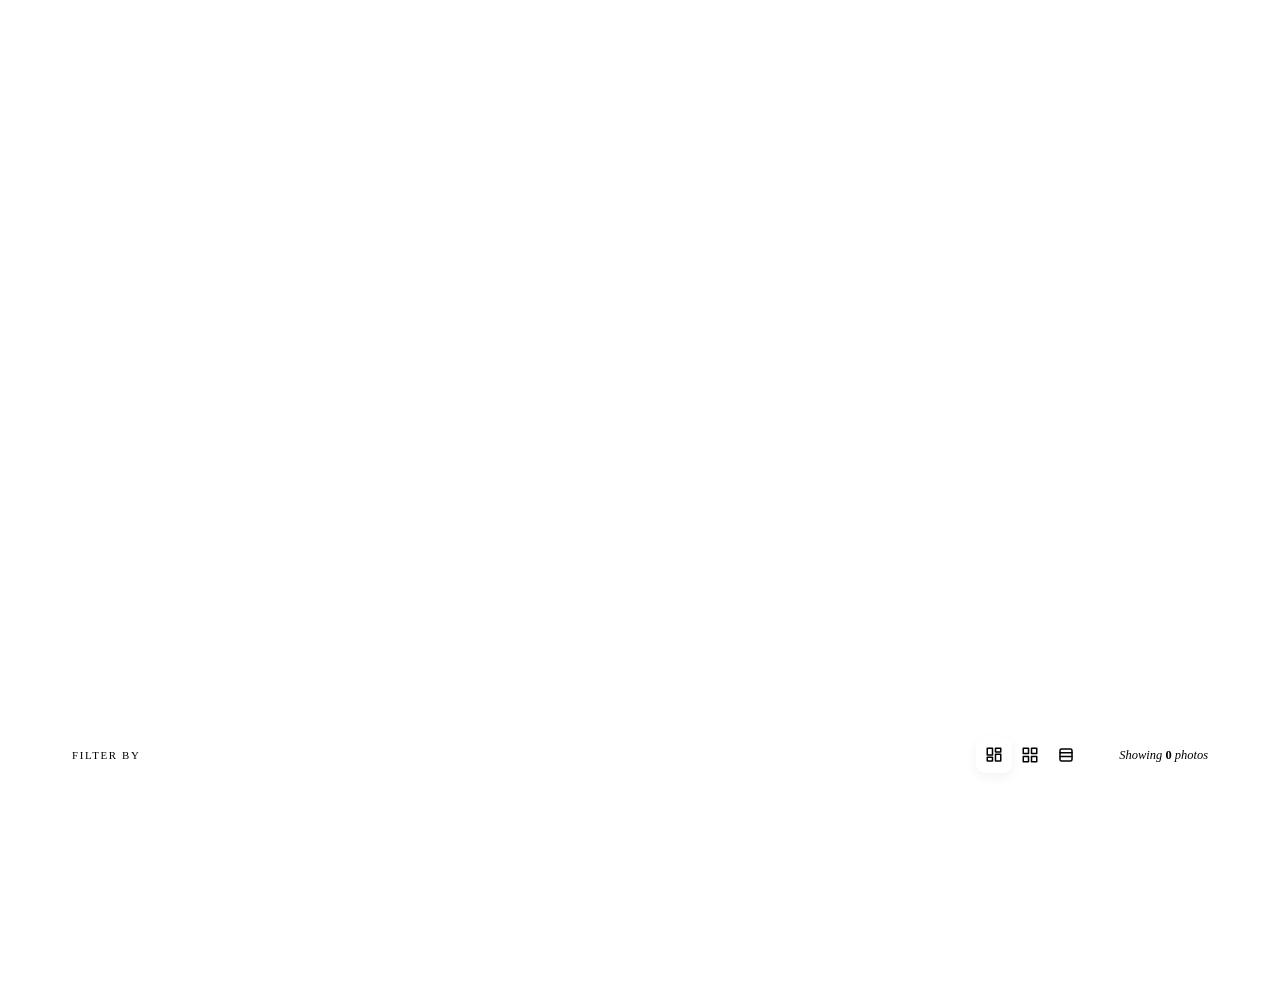
==== commit 2e2e4bf4: "Fix: Cards and Pics UI" ====
--- a/photography/index.html
+++ b/photography/index.html
@@ -3,11 +3,43 @@
 	<head>
 		<meta charset="UTF-8" />
 		<meta name="viewport" content="width=device-width, initial-scale=1.0" />
-		<meta
-			name="description"
-			content="Photography by Hafiz Muhammad Saeed — Macro, Birds, Flora and beyond."
-		/>
-		<title>Photography | HMS</title>
+
+		<!-- Primary Meta Tags -->
+		<title>Photography | Hafiz Muhammad Saeed</title>
+		<meta name="title" content="Photography Portfolio | Hafiz Muhammad Saeed">
+		<meta name="description" content="Explore macro photography, flora and landscape captured by Hafiz Muhammad Saeed in Taxila and beyond.">
+		<meta name="keywords" content="Macro Photography Pakistan, Margalla Hills, Flora Photography, Taxila Photography, Hafiz Muhammad Saeed Photography">
+		<link rel="canonical" href="https://hmsaeed101.github.io/HMS/photography/">
+
+		<!-- Open Graph / Facebook -->
+		<meta property="og:type" content="website">
+		<meta property="og:site_name" content="HMS Photography" />
+		<meta property="og:url" content="https://hmsaeed101.github.io/HMS/photography/">
+		<meta property="og:title" content="Photography | Hafiz Muhammad Saeed">
+		<meta property="og:description" content="Macro details, quiet flora, and landscapes — moments caught in Taxila and beyond.">
+		<meta property="og:image" content="https://res.cloudinary.com/dkpehrpdm/image/upload/q_auto/f_auto/v1779626952/logo_te0qiv.webp">
+
+		<!-- Twitter -->
+		<meta property="twitter:card" content="summary_large_image">
+		<meta property="twitter:url" content="https://hmsaeed101.github.io/HMS/photography/">
+		<meta property="twitter:title" content="Photography | Hafiz Muhammad Saeed">
+		<meta property="twitter:description" content="Macro details, quiet flora, and landscapes — moments caught in Taxila and beyond.">
+		<meta property="twitter:image" content="https://res.cloudinary.com/dkpehrpdm/image/upload/q_auto/f_auto/v1779626952/logo_te0qiv.webp">
+
+		<!-- Structured Data -->
+		<script type="application/ld+json">
+			{
+				"@context": "https://schema.org",
+				"@type": "CollectionPage",
+				"name": "Photography Portfolio - Hafiz Muhammad Saeed",
+				"description": "A collection of macro, bird, and flora photography by Hafiz Muhammad Saeed captured in Taxila and beyond.",
+				"url": "https://hmsaeed101.github.io/HMS/photography/",
+				"author": {
+					"@type": "Person",
+					"name": "Hafiz Muhammad Saeed"
+				}
+			}
+		</script>
 
 		<link rel="preconnect" href="https://fonts.googleapis.com" />
 		<link rel="preconnect" href="https://fonts.gstatic.com" crossorigin />
@@ -18,7 +50,7 @@
 
 		<link
 			rel="icon"
-			href="../Assets/Icons/graduation-cap.svg"
+			href="../src/icons/hms.svg"
 			type="image/svg+xml"
 		/>
 
@@ -27,8 +59,15 @@
 	</head>
 
 	<body>
+		<!-- ── SCROLL PROGRESS ─────────────────────────────────────── -->
+		<div
+			class="scroll-progress"
+			id="scrollProgress"
+			style="z-index: 4000"
+		></div>
+
 		<!-- ── HERO ─────────────────────────────────────────────────── -->
-		<section class="pg-hero">
+		<section class="pg-hero" id="pg-hero">
 			<div class="pg-hero-bg" id="heroBg"></div>
 
 			<a href="../index.html" class="pg-back">
@@ -50,8 +89,7 @@
 			<div class="pg-hero-content">
 				<h1 class="pg-hero-title">Photo<em>graphy</em></h1>
 				<p class="pg-hero-sub">
-					Macro details, quiet flora, and the birds that don't stay
-					still — moments caught in Taxila and beyond.
+					Captured with Patience, Shared with Purpose.
 				</p>
 				<div class="pg-hero-stats">
 					<div class="pg-stat">
@@ -67,7 +105,7 @@
 		</section>
 
 		<!-- ── GALLERY ───────────────────────────────────────────────── -->
-		<section class="pg-body">
+		<section class="pg-body" id="pg-gallery">
 			<div class="pg-container">
 				<!-- Filter bar -->
 				<div class="pg-filter-bar">
@@ -75,8 +113,21 @@
 						<span class="pg-filter-label">Filter by</span>
 						<!-- buttons injected by JS -->
 					</div>
-					<div class="pg-view-count">
-						Showing <span id="visibleCount">0</span> photos
+					<div class="pg-filter-right">
+						<div class="pg-view-switcher" id="viewSwitcher">
+							<button class="pg-view-btn active" data-view="rhythm" aria-label="Rhythm View (Masonry)">
+								<svg width="18" height="18" viewBox="0 0 24 24" fill="none" stroke="currentColor" stroke-width="2" stroke-linecap="round" stroke-linejoin="round"><rect x="3" y="3" width="7" height="9"></rect><rect x="14" y="3" width="7" height="5"></rect><rect x="14" y="11" width="7" height="9"></rect><rect x="3" y="15" width="7" height="5"></rect></svg>
+							</button>
+							<button class="pg-view-btn" data-view="order" aria-label="Order View (Grid)">
+								<svg width="18" height="18" viewBox="0 0 24 24" fill="none" stroke="currentColor" stroke-width="2" stroke-linecap="round" stroke-linejoin="round"><rect x="3" y="3" width="7" height="7"></rect><rect x="14" y="3" width="7" height="7"></rect><rect x="14" y="14" width="7" height="7"></rect><rect x="3" y="14" width="7" height="7"></rect></svg>
+							</button>
+							<button class="pg-view-btn" data-view="focus" aria-label="Focus View (Cinematic)">
+								<svg width="18" height="18" viewBox="0 0 24 24" fill="none" stroke="currentColor" stroke-width="2" stroke-linecap="round" stroke-linejoin="round"><rect x="4" y="4" width="16" height="16" rx="2"/><line x1="4" y1="9" x2="20" y2="9"/><line x1="4" y1="14" x2="20" y2="14"/></svg>
+							</button>
+						</div>
+						<div class="pg-view-count">
+							Showing <span id="visibleCount">0</span> photos
+						</div>
 					</div>
 				</div>
 
@@ -108,7 +159,10 @@
 				<figure class="pg-lb-img-wrap" id="pgLbWrap">
 					<img class="pg-lb-img" id="lightboxImg" src="" alt="" />
 					<figcaption class="pg-lb-caption" id="pgLbCaption">
+						<div class="pg-lb-cat" id="pgLbCat"></div>
 						<h2 class="pg-lb-title" id="pgLbTitle"></h2>
+						<div class="pg-lb-exif" id="pgLbExif"></div>
+						<p class="pg-lb-desc" id="pgLbDesc"></p>
 					</figcaption>
 				</figure>
 			</div>
--- a/src/css/main.css
+++ b/src/css/main.css
@@ -1,5 +1,6 @@
 @import "./base/rules.css";
 @import "./components/nav-bar.css";
+@import "./components/nav-behavior.css";
 @import "./layouts/sections.css";
 @import "./components/hero.css";
 @import "./components/about.css";
